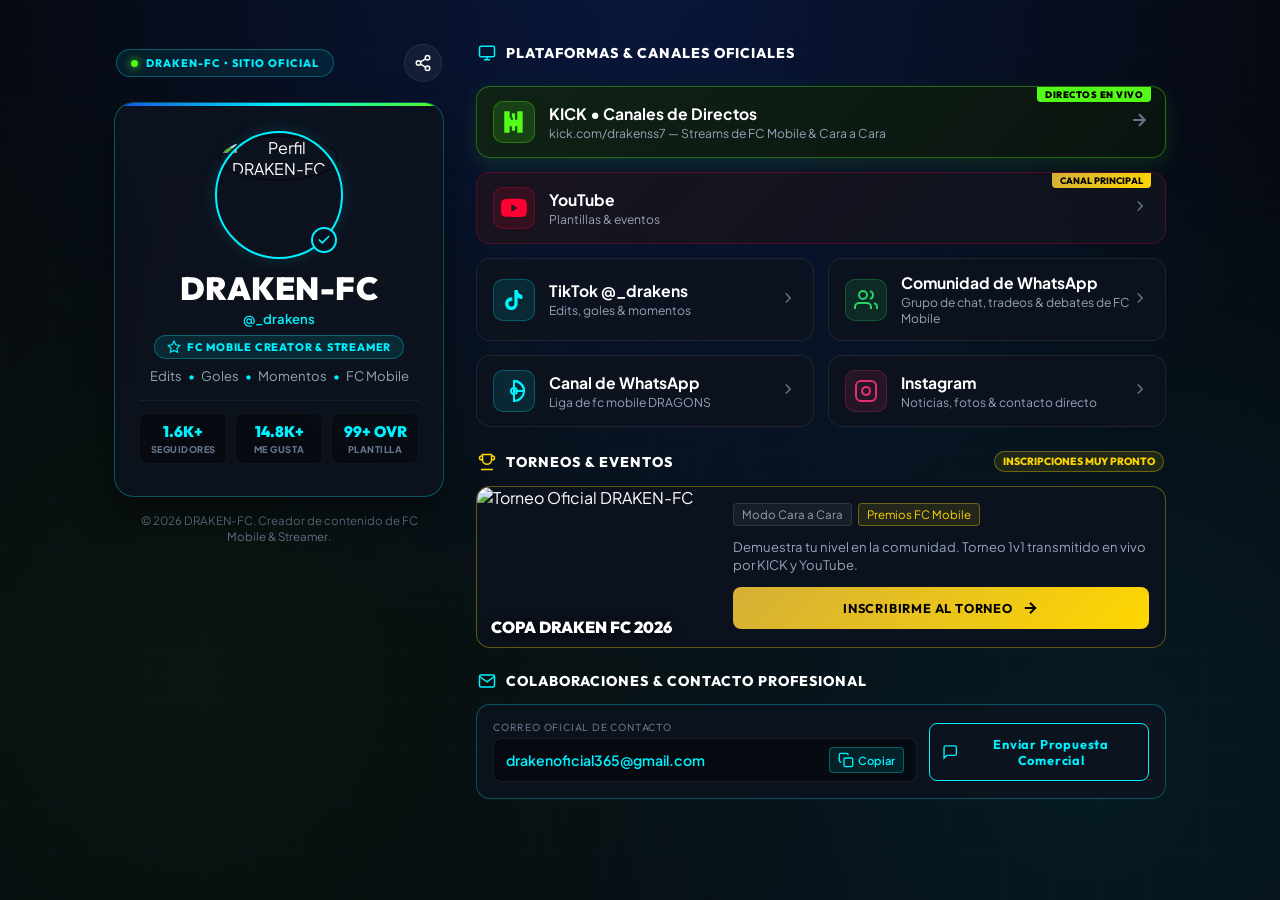
==== index.html @ 9e13ca54 "Add files via upload" ====
<!DOCTYPE html>
<html lang="es">
<head>
    <meta charset="UTF-8">
    <meta name="viewport" content="width=device-width, initial-scale=1.0">
    <title>DRAKEN-FC | Creador FC Mobile & Streamer</title>
    <meta name="description" content="Página oficial de enlaces de DRAKEN-FC (@_drakens). Creador de contenido de FC Mobile, Edits, Goles y Streamer en KICK.">
    
    <!-- Open Graph / Meta -->
    <meta property="og:title" content="DRAKEN-FC (@_drakens) - FC Mobile Creator & Streamer">
    <meta property="og:description" content="Enlaces oficiales de DRAKEN-FC: KICK, YouTube, TikTok, WhatsApp y Torneos FC Mobile.">
    <meta property="og:image" content="assets/logo.jpg">
    <meta property="og:type" content="website">

    <!-- Google Fonts -->
    <link rel="preconnect" href="https://fonts.googleapis.com">
    <link rel="preconnect" href="https://fonts.gstatic.com" crossorigin>
    <link href="https://fonts.googleapis.com/css2?family=Outfit:wght@400;500;600;700;800;900&family=Plus+Jakarta+Sans:wght@400;500;600;700;800&display=swap" rel="stylesheet">

    <!-- CSS -->
    <link rel="stylesheet" href="styles.css">
</head>
<body>
    <!-- Background Atmosphere -->
    <div class="bg-stadium-lights"></div>
    <div class="bg-pitch-pattern"></div>

    <div class="app-layout">
        
        <!-- SIDEBAR (PROFILE & BRANDING) -->
        <aside class="profile-sidebar">
            <header class="top-brand-bar">
                <div class="official-badge">
                    <span class="live-dot-green"></span>
                    <span>DRAKEN-FC • SITIO OFICIAL</span>
                </div>
                <button class="share-icon-btn" id="share-btn" aria-label="Compartir página" title="Compartir página">
                    <svg width="18" height="18" viewBox="0 0 24 24" fill="none" stroke="currentColor" stroke-width="2" stroke-linecap="round" stroke-linejoin="round">
                        <circle cx="18" cy="5" r="3"></circle>
                        <circle cx="6" cy="12" r="3"></circle>
                        <circle cx="18" cy="19" r="3"></circle>
                        <line x1="8.59" y1="13.51" x2="15.42" y2="17.49"></line>
                        <line x1="15.41" y1="6.51" x2="8.59" y2="10.49"></line>
                    </svg>
                </button>
            </header>

            <div class="profile-card">
                <!-- CR7 Profile Picture with Electric Cyan Glow Ring -->
                <div class="avatar-container">
                    <div class="avatar-cyan-ring"></div>
                    <img src="assets/logo.jpg" alt="Perfil DRAKEN-FC" class="avatar-img">
                    <div class="verified-seal" title="Creador Verificado FC Mobile">
                        <svg width="14" height="14" viewBox="0 0 24 24" fill="none" stroke="#00f0ff" stroke-width="3" stroke-linecap="round" stroke-linejoin="round">
                            <polyline points="20 6 9 17 4 12"></polyline>
                        </svg>
                    </div>
                </div>

                <div class="profile-meta">
                    <h1 class="brand-name">DRAKEN-FC</h1>
                    <span class="user-handle">@_drakens</span>
                    
                    <div class="creator-badge">
                        <svg width="14" height="14" viewBox="0 0 24 24" fill="none" stroke="currentColor" stroke-width="2">
                            <polygon points="12 2 15.09 8.26 22 9.27 17 14.14 18.18 21.02 12 17.77 5.82 21.02 7 14.14 2 9.27 8.91 8.26 12 2"></polygon>
                        </svg>
                        <span>FC MOBILE CREATOR & STREAMER</span>
                    </div>
                    
                    <p class="profile-description">
                        <span>Edits</span>
                        <span class="dot">•</span>
                        <span>Goles</span>
                        <span class="dot">•</span>
                        <span>Momentos</span>
                        <span class="dot">•</span>
                        <span>FC Mobile</span>
                    </p>
                </div>

                <!-- Real Social Statistics Grid -->
                <div class="sports-stats-grid">
                    <div class="stat-box">
                        <span class="stat-num">1.6K+</span>
                        <span class="stat-tag">SEGUIDORES</span>
                    </div>
                    <div class="stat-box">
                        <span class="stat-num">14.8K+</span>
                        <span class="stat-tag">ME GUSTA</span>
                    </div>
                    <div class="stat-box">
                        <span class="stat-num">99+ OVR</span>
                        <span class="stat-tag">PLANTILLA</span>
                    </div>
                </div>
            </div>

            <div class="desktop-footer-note">
                <p>&copy; 2026 DRAKEN-FC. Creador de contenido de FC Mobile & Streamer.</p>
            </div>
        </aside>

        <!-- MAIN CONTENT (LINKS & SECTIONS) -->
        <main class="main-content">

            <!-- SECTION TITLE: PLATAFORMAS -->
            <div class="section-label-bar">
                <svg width="18" height="18" viewBox="0 0 24 24" fill="none" stroke="#00f0ff" stroke-width="2">
                    <rect x="2" y="3" width="20" height="14" rx="2" ry="2"></rect>
                    <line x1="8" y1="21" x2="16" y2="21"></line>
                    <line x1="12" y1="17" x2="12" y2="21"></line>
                </svg>
                <h2>PLATAFORMAS & CANALES OFICIALES</h2>
            </div>

            <!-- LINKS GRID / LIST -->
            <div class="links-wrapper">

                <!-- FEATURED MAIN LINK 1: KICK STREAMING (Direct from profile bio) -->
                <a href="https://kick.com/drakenss7" target="_blank" rel="noopener noreferrer" class="link-card featured-kick">
                    <div class="card-tag kick-tag">DIRECTOS EN VIVO</div>
                    <div class="card-icon kick-theme">
                        <!-- Kick SVG Icon -->
                        <svg width="26" height="26" viewBox="0 0 24 24" fill="currentColor">
                            <path d="M3 2h5v6h2V4h3v4h2V2h5v20h-5v-6h-2v4h-3v-4h-2v6H3V2zm6 8h2V8H9v2zm4 0h2V8h-2v2z"/>
                        </svg>
                    </div>
                    <div class="card-text-group">
                        <span class="card-heading">KICK • Canales de Directos</span>
                        <span class="card-subheading">kick.com/drakenss7 — Streams de FC Mobile & Cara a Cara</span>
                    </div>
                    <div class="card-arrow">
                        <svg width="20" height="20" viewBox="0 0 24 24" fill="none" stroke="currentColor" stroke-width="2.5">
                            <line x1="5" y1="12" x2="19" y2="12"></line>
                            <polyline points="12 5 19 12 12 19"></polyline>
                        </svg>
                    </div>
                </a>

                <!-- FEATURED MAIN LINK 2: YOUTUBE -->
                <a href="https://www.youtube.com" target="_blank" rel="noopener noreferrer" class="link-card featured-yt">
                    <div class="card-tag yt-tag">CANAL PRINCIPAL</div>
                    <div class="card-icon yt-theme">
                        <svg width="26" height="26" viewBox="0 0 24 24" fill="currentColor">
                            <path d="M23.498 6.186a3.016 3.016 0 0 0-2.122-2.136C19.505 3.545 12 3.545 12 3.545s-7.505 0-9.377.505A3.017 3.017 0 0 0 .502 6.186C0 8.07 0 12 0 12s0 3.93.502 5.814a3.016 3.016 0 0 0 2.122 2.136c1.871.505 9.376.505 9.376.505s7.505 0 9.377-.505a3.015 3.015 0 0 0 2.122-2.136C24 15.93 24 12 24 12s0-3.93-.502-5.814zM9.545 15.568V8.432L15.818 12l-6.273 3.568z"/>
                        </svg>
                    </div>
                    <div class="card-text-group">
                        <span class="card-heading">YouTube</span>
                        <span class="card-subheading">Plantillas & eventos</span>
                    </div>
                    <div class="card-arrow">
                        <svg width="18" height="18" viewBox="0 0 24 24" fill="none" stroke="currentColor" stroke-width="2">
                            <polyline points="9 18 15 12 9 6"></polyline>
                        </svg>
                    </div>
                </a>

                <!-- TIKTOK -->
                <a href="https://www.tiktok.com/@_drakens" target="_blank" rel="noopener noreferrer" class="link-card tiktok-card">
                    <div class="card-icon tt-theme">
                        <svg width="24" height="24" viewBox="0 0 24 24" fill="currentColor">
                            <path d="M19.59 6.69a4.83 4.83 0 0 1-3.77-4.25V2h-3.45v13.67a2.89 2.89 0 0 1-5.2 1.74 2.89 2.89 0 0 1 2.31-4.64 2.93 2.93 0 0 1 .88.13V9.4a6.84 6.84 0 0 0-1-.05A6.33 6.33 0 0 0 3 15.68 6.34 6.34 0 0 0 9.33 22 6.33 6.33 0 0 0 15.67 15.68V9.38a8.16 8.16 0 0 0 4.77 1.52V7.47a4.85 4.85 0 0 1-.85-.78z"/>
                        </svg>
                    </div>
                    <div class="card-text-group">
                        <span class="card-heading">TikTok @_drakens</span>
                        <span class="card-subheading">Edits, goles & momentos</span>
                    </div>
                    <div class="card-arrow">
                        <svg width="18" height="18" viewBox="0 0 24 24" fill="none" stroke="currentColor" stroke-width="2">
                            <polyline points="9 18 15 12 9 6"></polyline>
                        </svg>
                    </div>
                </a>

                <!-- COMUNIDAD DE WHATSAPP -->
                <a href="https://chat.whatsapp.com/E6ui7QrERHuFkhjaFEgOpK" target="_blank" rel="noopener noreferrer" class="link-card wa-comm">
                    <div class="card-icon wa-theme">
                        <svg width="24" height="24" viewBox="0 0 24 24" fill="none" stroke="currentColor" stroke-width="2">
                            <path d="M17 21v-2a4 4 0 0 0-4-4H5a4 4 0 0 0-4 4v2"></path>
                            <circle cx="9" cy="7" r="4"></circle>
                            <path d="M23 21v-2a4 4 0 0 0-3-3.87"></path>
                            <path d="M16 3.13a4 4 0 0 1 0 7.75"></path>
                        </svg>
                    </div>
                    <div class="card-text-group">
                        <span class="card-heading">Comunidad de WhatsApp</span>
                        <span class="card-subheading">Grupo de chat, tradeos & debates de FC Mobile</span>
                    </div>
                    <div class="card-arrow">
                        <svg width="18" height="18" viewBox="0 0 24 24" fill="none" stroke="currentColor" stroke-width="2">
                            <polyline points="9 18 15 12 9 6"></polyline>
                        </svg>
                    </div>
                </a>

                <!-- CANAL DE WHATSAPP -->
                <a href="https://whatsapp.com/channel/0029Vb62Nc55K3zPJJ6AcA0l" target="_blank" rel="noopener noreferrer" class="link-card wa-chan">
                    <div class="card-icon wa-chan-theme">
                        <svg width="24" height="24" viewBox="0 0 24 24" fill="none" stroke="currentColor" stroke-width="2">
                            <path d="M22 12A10 10 0 0 0 12 2v10z"></path>
                            <path d="M12 22a10 10 0 1 0 0-20v10z"></path>
                            <circle cx="12" cy="12" r="3"></circle>
                        </svg>
                    </div>
                    <div class="card-text-group">
                        <span class="card-heading">Canal de WhatsApp</span>
                        <span class="card-subheading">Liga de fc mobile DRAGONS</span>
                    </div>
                    <div class="card-arrow">
                        <svg width="18" height="18" viewBox="0 0 24 24" fill="none" stroke="currentColor" stroke-width="2">
                            <polyline points="9 18 15 12 9 6"></polyline>
                        </svg>
                    </div>
                </a>

                <!-- INSTAGRAM -->
                <a href="https://www.instagram.com/drakensfc/" target="_blank" rel="noopener noreferrer" class="link-card ig-card">
                    <div class="card-icon ig-theme">
                        <svg width="24" height="24" viewBox="0 0 24 24" fill="none" stroke="currentColor" stroke-width="2">
                            <rect x="2" y="2" width="20" height="20" rx="5" ry="5"></rect>
                            <path d="M16 11.37A4 4 0 1 1 12.63 8 4 4 0 0 1 16 11.37z"></path>
                            <line x1="17.5" y1="6.5" x2="17.51" y2="6.5"></line>
                        </svg>
                    </div>
                    <div class="card-text-group">
                        <span class="card-heading">Instagram</span>
                        <span class="card-subheading">Noticias, fotos & contacto directo</span>
                    </div>
                    <div class="card-arrow">
                        <svg width="18" height="18" viewBox="0 0 24 24" fill="none" stroke="currentColor" stroke-width="2">
                            <polyline points="9 18 15 12 9 6"></polyline>
                        </svg>
                    </div>
                </a>

            </div>

            <!-- SECTION: TORNEOS & EVENTOS -->
            <section class="content-block tournament-block">
                <div class="section-label-bar">
                    <svg width="18" height="18" viewBox="0 0 24 24" fill="none" stroke="#ffd700" stroke-width="2">
                        <path d="M6 9H4.5a2.5 2.5 0 0 1 0-5H6"></path>
                        <path d="M18 9h1.5a2.5 2.5 0 0 0 0-5H18"></path>
                        <path d="M4 22h16"></path>
                        <path d="M18 2H6v7a6 6 0 0 0 12 0V2z"></path>
                    </svg>
                    <h2>TORNEOS & EVENTOS</h2>
                    <span class="status-indicator">INSCRIPCIONES MUY PRONTO</span>
                </div>

                <div class="tournament-card-layout">
                    <div class="tournament-media">
                        <img src="assets/tournament.jpg" alt="Torneo Oficial DRAKEN-FC" class="tournament-banner-img">
                        <div class="media-title">COPA DRAKEN FC 2026</div>
                    </div>
                    <div class="tournament-info">
                        <div class="tags-row">
                            <span class="info-tag">Modo Cara a Cara</span>
                            <span class="info-tag gold">Premios FC Mobile</span>
                        </div>
                        <p class="tournament-summary">
                            Demuestra tu nivel en la comunidad. Torneo 1v1 transmitido en vivo por KICK y YouTube.
                        </p>
                        <button class="primary-action-btn gold" id="open-tournament-modal">
                            <span>INSCRIBIRME AL TORNEO</span>
                            <svg width="18" height="18" viewBox="0 0 24 24" fill="none" stroke="currentColor" stroke-width="2.5">
                                <line x1="5" y1="12" x2="19" y2="12"></line>
                                <polyline points="12 5 19 12 12 19"></polyline>
                            </svg>
                        </button>
                    </div>
                </div>
            </section>

            <!-- SECTION: CONTACTO & COLABORACIONES -->
            <section class="content-block contact-block">
                <div class="section-label-bar">
                    <svg width="18" height="18" viewBox="0 0 24 24" fill="none" stroke="#00f0ff" stroke-width="2">
                        <path d="M4 4h16c1.1 0 2 .9 2 2v12c0 1.1-.9 2-2 2H4c-1.1 0-2-.9-2-2V6c0-1.1.9-2 2-2z"></path>
                        <polyline points="22,6 12,13 2,6"></polyline>
                    </svg>
                    <h2>COLABORACIONES & CONTACTO PROFESIONAL</h2>
                </div>

                <div class="contact-card-layout">
                    <div class="contact-detail">
                        <span class="detail-label">CORREO OFICIAL DE CONTACTO</span>
                        <div class="email-display-row">
                            <span id="contact-email">drakenoficial365@gmail.com</span>
                            <button class="copy-btn" id="copy-email-btn" title="Copiar correo">
                                <svg width="16" height="16" viewBox="0 0 24 24" fill="none" stroke="currentColor" stroke-width="2">
                                    <rect x="9" y="9" width="13" height="13" rx="2" ry="2"></rect>
                                    <path d="M5 15H4a2 2 0 0 1-2-2V4a2 2 0 0 1 2-2h9a2 2 0 0 1 2 2v1"></path>
                                </svg>
                                <span>Copiar</span>
                            </button>
                        </div>
                    </div>
                    
                    <button class="primary-action-btn outline-cyan" id="open-collab-modal">
                        <svg width="18" height="18" viewBox="0 0 24 24" fill="none" stroke="currentColor" stroke-width="2">
                            <path d="M21 15a2 2 0 0 1-2 2H7l-4 4V5a2 2 0 0 1 2-2h14a2 2 0 0 1 2 2z"></path>
                        </svg>
                        <span>Enviar Propuesta Comercial</span>
                    </button>
                </div>
            </section>

            <!-- Mobile Footer -->
            <footer class="mobile-footer">
                <div class="footer-brand">DRAKEN-FC</div>
                <p>&copy; 2026 DRAKEN-FC. Todos los derechos reservados.</p>
                <p class="disclaimer">Comunidad independiente de FC Mobile. No afiliado directamente con Electronic Arts Inc.</p>
            </footer>

        </main>

    </div>

    <!-- MODAL: TORNEO -->
    <div class="modal-backdrop" id="tournament-modal">
        <div class="modal-window">
            <button class="modal-close-btn" id="close-tournament-modal" aria-label="Cerrar">&times;</button>
            <div class="modal-top">
                <svg width="32" height="32" viewBox="0 0 24 24" fill="none" stroke="#ffd700" stroke-width="2">
                    <path d="M6 9H4.5a2.5 2.5 0 0 1 0-5H6"></path>
                    <path d="M18 9h1.5a2.5 2.5 0 0 0 0-5H18"></path>
                    <path d="M4 22h16"></path>
                    <path d="M18 2H6v7a6 6 0 0 0 12 0V2z"></path>
                </svg>
                <h3>Inscripción a Copa DRAKEN-FC</h3>
            </div>
            <div class="modal-content-body">
                <div class="step-card">
                    <span class="step-badge">1</span>
                    <p>Únete al <strong>Canal de WhatsApp</strong> oficial para recibir la clave de la sala y horarios de stream.</p>
                </div>
                <div class="step-card">
                    <span class="step-badge">2</span>
                    <p>Registra tu <strong>Nombre de Usuario en FC Mobile</strong> con OVR recomendado (95+ OVR).</p>
                </div>
                <div class="step-card">
                    <span class="step-badge">3</span>
                    <p>Modalidad de torneo: <strong>1v1 Cara a Cara</strong>. Transmisión en directo por <strong>KICK</strong> y YouTube.</p>
                </div>
                <a href="https://whatsapp.com/channel/0029Vb62Nc55K3zPJJ6AcA0l" target="_blank" class="modal-action-btn gold-bg">
                    <span>Ir al Canal de WhatsApp para Inscribirme</span>
                </a>
            </div>
        </div>
    </div>

    <!-- MODAL: COLABORACIONES -->
    <div class="modal-backdrop" id="collab-modal">
        <div class="modal-window">
            <button class="modal-close-btn" id="close-collab-modal" aria-label="Cerrar">&times;</button>
            <div class="modal-top">
                <svg width="32" height="32" viewBox="0 0 24 24" fill="none" stroke="#00f0ff" stroke-width="2">
                    <path d="M4 4h16c1.1 0 2 .9 2 2v12c0 1.1-.9 2-2 2H4c-1.1 0-2-.9-2-2V6c0-1.1.9-2 2-2z"></path>
                    <polyline points="22,6 12,13 2,6"></polyline>
                </svg>
                <h3>Contacto de Negocios</h3>
            </div>
            <form class="modal-content-body form-layout" id="collab-form">
                <div class="form-field">
                    <label for="form-name">Nombre / Empresa / Marca</label>
                    <input type="text" id="form-name" placeholder="Ej. EA Sports / Marca Deportiva" required>
                </div>
                <div class="form-field">
                    <label for="form-email">Correo Electrónico</label>
                    <input type="email" id="form-email" placeholder="tu@empresa.com" required>
                </div>
                <div class="form-field">
                    <label for="form-message">Propuesta o Mensaje</label>
                    <textarea id="form-message" rows="4" placeholder="Describe brevemente la propuesta..." required></textarea>
                </div>
                <button type="submit" class="modal-action-btn cyan-bg">
                    <span>Enviar Propuesta</span>
                </button>
            </form>
        </div>
    </div>

    <!-- TOAST NOTIFICATION -->
    <div class="toast" id="toast">
        <svg width="18" height="18" viewBox="0 0 24 24" fill="none" stroke="#00f0ff" stroke-width="2.5">
            <polyline points="20 6 9 17 4 12"></polyline>
        </svg>
        <span id="toast-message">Copiado al portapapeles</span>
    </div>

    <!-- JavaScript -->
    <script src="app.js"></script>
</body>
</html>
---- styles.css ----
/* ==========================================================================
   DRAKEN-FC - OFFICIAL LINK PAGE & MEDIA HUB
   Style System: Matches exact CR7 profile branding (@_drakens / kick.com/drakenss7)
   ========================================================================== */

:root {
    /* Main Dark Theme Palette */
    --bg-main: #060910;
    --bg-surface: rgba(13, 19, 30, 0.88);
    --bg-surface-hover: rgba(20, 30, 48, 0.95);
    --bg-card: rgba(16, 24, 38, 0.8);
    
    /* Official Accent Colors from Profile Picture */
    --electric-cyan: #00f0ff;
    --electric-cyan-soft: rgba(0, 240, 255, 0.15);
    --cr7-blue: #0f359c;
    --cr7-blue-light: #184ee3;
    
    /* Kick Neon Green Accent */
    --kick-green: #53fc18;
    --kick-green-soft: rgba(83, 252, 24, 0.15);

    /* Gold & Social Colors */
    --ea-gold: #ffd700;
    --ea-gold-dim: #d4af37;
    --yt-red: #ff0033;
    --wa-green: #25d366;
    --tt-cyan: #00f2fe;
    --ig-pink: #e1306c;

    /* Typography Colors */
    --text-primary: #ffffff;
    --text-secondary: #94a3b8;
    --text-muted: #64748b;

    /* Borders */
    --border-subtle: rgba(255, 255, 255, 0.08);
    --border-cyan: rgba(0, 240, 255, 0.3);
    --border-gold: rgba(255, 215, 0, 0.35);

    /* Fonts */
    --font-heading: 'Outfit', -apple-system, sans-serif;
    --font-body: 'Plus Jakarta Sans', -apple-system, sans-serif;

    /* Radius */
    --radius-sm: 8px;
    --radius-md: 14px;
    --radius-lg: 20px;
    --radius-full: 9999px;
}

/* Reset & Global */
*, *::before, *::after {
    box-sizing: border-box;
    margin: 0;
    padding: 0;
}

html {
    scroll-behavior: smooth;
    font-size: 16px;
}

body {
    font-family: var(--font-body);
    background-color: var(--bg-main);
    color: var(--text-primary);
    min-height: 100vh;
    display: flex;
    justify-content: center;
    align-items: flex-start;
    overflow-x: hidden;
    position: relative;
    -webkit-font-smoothing: antialiased;
}

/* Background Football Atmosphere */
.bg-stadium-lights {
    position: fixed;
    top: 0;
    left: 0;
    width: 100vw;
    height: 100vh;
    background: 
        radial-gradient(circle at 50% 0%, rgba(15, 53, 156, 0.3) 0%, transparent 60%),
        radial-gradient(circle at 85% 85%, rgba(0, 240, 255, 0.08) 0%, transparent 50%),
        radial-gradient(circle at 15% 75%, rgba(83, 252, 24, 0.05) 0%, transparent 50%),
        #060910;
    z-index: 0;
    pointer-events: none;
}

.bg-pitch-pattern {
    position: fixed;
    top: 0;
    left: 0;
    width: 100vw;
    height: 100vh;
    background-image: linear-gradient(to right, rgba(0, 240, 255, 0.02) 1px, transparent 1px),
                      linear-gradient(to bottom, rgba(0, 240, 255, 0.02) 1px, transparent 1px);
    background-size: 50px 50px;
    z-index: 0;
    pointer-events: none;
    opacity: 0.7;
}

/* App Layout Container */
.app-layout {
    position: relative;
    z-index: 1;
    width: 100%;
    max-width: 480px; /* Default mobile view width */
    padding: 16px 16px 36px 16px;
    display: flex;
    flex-direction: column;
    gap: 20px;
}

/* --------------------------------------------------------------------------
   PROFILE SIDEBAR
   -------------------------------------------------------------------------- */
.profile-sidebar {
    display: flex;
    flex-direction: column;
    gap: 16px;
}

.top-brand-bar {
    display: flex;
    justify-content: space-between;
    align-items: center;
    padding: 4px 2px;
}

.official-badge {
    display: inline-flex;
    align-items: center;
    gap: 8px;
    background: rgba(0, 240, 255, 0.08);
    border: 1px solid var(--border-cyan);
    padding: 6px 14px;
    border-radius: var(--radius-full);
    color: var(--electric-cyan);
    font-family: var(--font-heading);
    font-size: 0.68rem;
    font-weight: 800;
    letter-spacing: 1px;
}

.live-dot-green {
    width: 7px;
    height: 7px;
    background: var(--kick-green);
    border-radius: 50%;
    box-shadow: 0 0 8px var(--kick-green);
}

.share-icon-btn {
    background: rgba(255, 255, 255, 0.05);
    border: 1px solid var(--border-subtle);
    color: var(--text-primary);
    width: 38px;
    height: 38px;
    border-radius: 50%;
    display: flex;
    align-items: center;
    justify-content: center;
    cursor: pointer;
    transition: all 0.2s ease;
}

.share-icon-btn:hover {
    background: rgba(0, 240, 255, 0.15);
    border-color: var(--electric-cyan);
    color: var(--electric-cyan);
}

/* Profile Main Card */
.profile-card {
    background: var(--bg-surface);
    border: 1px solid var(--border-cyan);
    border-radius: var(--radius-lg);
    padding: 24px 20px;
    display: flex;
    flex-direction: column;
    align-items: center;
    text-align: center;
    gap: 16px;
    backdrop-filter: blur(16px);
    box-shadow: 0 16px 36px rgba(0, 0, 0, 0.5);
    position: relative;
    overflow: hidden;
}

.profile-card::before {
    content: '';
    position: absolute;
    top: 0;
    left: 0;
    right: 0;
    height: 3px;
    background: linear-gradient(90deg, var(--cr7-blue-light), var(--electric-cyan), var(--kick-green));
}

/* CR7 Avatar with TikTok Style Cyan Glow Ring */
.avatar-container {
    position: relative;
    width: 104px;
    height: 104px;
}

.avatar-cyan-ring {
    position: absolute;
    top: -4px;
    left: -4px;
    right: -4px;
    bottom: -4px;
    border-radius: 50%;
    border: 2px solid var(--electric-cyan);
    box-shadow: 0 0 15px var(--electric-cyan-soft);
    pointer-events: none;
}

.avatar-img {
    width: 100%;
    height: 100%;
    object-fit: cover;
    border-radius: 50%;
    border: 2px solid var(--bg-main);
}

.verified-seal {
    position: absolute;
    bottom: 2px;
    right: 2px;
    width: 26px;
    height: 26px;
    background: #09101d;
    border: 2px solid var(--electric-cyan);
    border-radius: 50%;
    display: flex;
    align-items: center;
    justify-content: center;
}

/* Profile Text */
.profile-meta {
    display: flex;
    flex-direction: column;
    align-items: center;
    gap: 4px;
}

.brand-name {
    font-family: var(--font-heading);
    font-size: 1.8rem;
    font-weight: 900;
    letter-spacing: 0.5px;
    color: var(--text-primary);
    line-height: 1.1;
}

.user-handle {
    font-size: 0.82rem;
    color: var(--electric-cyan);
    font-weight: 600;
    margin-bottom: 4px;
}

.creator-badge {
    display: inline-flex;
    align-items: center;
    gap: 6px;
    padding: 4px 12px;
    background: rgba(0, 240, 255, 0.1);
    border: 1px solid var(--border-cyan);
    border-radius: var(--radius-full);
    color: var(--electric-cyan);
    font-family: var(--font-heading);
    font-size: 0.68rem;
    font-weight: 800;
    letter-spacing: 0.8px;
}

.profile-description {
    font-size: 0.82rem;
    color: var(--text-secondary);
    display: flex;
    align-items: center;
    justify-content: center;
    gap: 6px;
    margin-top: 4px;
}

.dot {
    color: var(--electric-cyan);
}

/* Stats Bar (Real Profile Stats) */
.sports-stats-grid {
    display: grid;
    grid-template-columns: repeat(3, 1fr);
    gap: 8px;
    width: 100%;
    padding-top: 12px;
    border-top: 1px solid rgba(255, 255, 255, 0.06);
}

.stat-box {
    display: flex;
    flex-direction: column;
    align-items: center;
    background: rgba(0, 0, 0, 0.35);
    padding: 8px 4px;
    border-radius: var(--radius-sm);
    border: 1px solid rgba(255, 255, 255, 0.04);
}

.stat-num {
    font-family: var(--font-heading);
    font-size: 0.95rem;
    font-weight: 900;
    color: var(--electric-cyan);
}

.stat-tag {
    font-size: 0.58rem;
    color: var(--text-muted);
    font-weight: 800;
    letter-spacing: 0.5px;
    margin-top: 2px;
}

.desktop-footer-note {
    display: none;
    font-size: 0.72rem;
    color: var(--text-muted);
    text-align: center;
    line-height: 1.4;
    padding: 0 10px;
}

/* --------------------------------------------------------------------------
   MAIN CONTENT AREA
   -------------------------------------------------------------------------- */
.main-content {
    display: flex;
    flex-direction: column;
    gap: 20px;
}

.section-label-bar {
    display: flex;
    align-items: center;
    gap: 10px;
    padding: 4px 2px;
}

.section-label-bar h2 {
    font-family: var(--font-heading);
    font-size: 0.88rem;
    font-weight: 800;
    letter-spacing: 1px;
    color: var(--text-primary);
}

.status-indicator {
    margin-left: auto;
    font-size: 0.65rem;
    font-family: var(--font-heading);
    font-weight: 800;
    color: var(--ea-gold);
    background: rgba(255, 215, 0, 0.1);
    border: 1px solid var(--border-gold);
    padding: 3px 8px;
    border-radius: var(--radius-full);
}

/* Links Container */
.links-wrapper {
    display: flex;
    flex-direction: column;
    gap: 12px;
}

/* Standard Link Card */
.link-card {
    position: relative;
    display: flex;
    align-items: center;
    padding: 14px 16px;
    background: var(--bg-surface);
    border: 1px solid var(--border-subtle);
    border-radius: var(--radius-md);
    text-decoration: none;
    color: var(--text-primary);
    transition: all 0.2s ease-in-out;
    backdrop-filter: blur(12px);
}

.link-card:hover {
    background: var(--bg-surface-hover);
    border-color: rgba(255, 255, 255, 0.2);
    transform: translateY(-2px);
    box-shadow: 0 8px 20px rgba(0, 0, 0, 0.4);
}

.card-icon {
    width: 42px;
    height: 42px;
    border-radius: 10px;
    display: flex;
    align-items: center;
    justify-content: center;
    margin-right: 14px;
    flex-shrink: 0;
    background: rgba(255, 255, 255, 0.04);
    border: 1px solid rgba(255, 255, 255, 0.08);
}

.card-text-group {
    display: flex;
    flex-direction: column;
    flex-grow: 1;
}

.card-heading {
    font-size: 0.98rem;
    font-weight: 700;
    color: var(--text-primary);
}

.card-subheading {
    font-size: 0.76rem;
    color: var(--text-secondary);
    margin-top: 2px;
}

.card-arrow {
    color: var(--text-muted);
    transition: transform 0.2s ease, color 0.2s ease;
}

.link-card:hover .card-arrow {
    color: var(--electric-cyan);
    transform: translateX(3px);
}

/* KICK FEATURED BUTTON (Official Green Styling) */
.link-card.featured-kick {
    background: linear-gradient(135deg, rgba(16, 36, 20, 0.95), rgba(10, 20, 15, 0.98));
    border: 1px solid rgba(83, 252, 24, 0.35);
    box-shadow: 0 6px 20px rgba(83, 252, 24, 0.12);
}

.link-card.featured-kick:hover {
    border-color: var(--kick-green);
    box-shadow: 0 8px 25px rgba(83, 252, 24, 0.25);
}

.card-tag.kick-tag {
    position: absolute;
    top: 0;
    right: 14px;
    background: var(--kick-green);
    color: #000;
    font-family: var(--font-heading);
    font-size: 0.58rem;
    font-weight: 900;
    padding: 2px 8px;
    border-bottom-left-radius: 4px;
    border-bottom-right-radius: 4px;
    letter-spacing: 0.5px;
}

.kick-theme {
    background: var(--kick-green-soft);
    border-color: rgba(83, 252, 24, 0.3);
    color: var(--kick-green);
}

.link-card.featured-kick:hover .kick-theme {
    background: var(--kick-green);
    color: #000;
}

/* Featured YouTube Card */
.link-card.featured-yt {
    background: linear-gradient(135deg, rgba(28, 20, 30, 0.9), rgba(14, 20, 31, 0.95));
    border: 1px solid rgba(255, 0, 51, 0.25);
}

.card-tag.yt-tag {
    position: absolute;
    top: 0;
    right: 14px;
    background: linear-gradient(135deg, var(--ea-gold-dim), var(--ea-gold));
    color: #000;
    font-family: var(--font-heading);
    font-size: 0.58rem;
    font-weight: 800;
    padding: 2px 8px;
    border-bottom-left-radius: 4px;
    border-bottom-right-radius: 4px;
}

.yt-theme {
    background: rgba(255, 0, 51, 0.12);
    border-color: rgba(255, 0, 51, 0.25);
    color: var(--yt-red);
}

.link-card.featured-yt:hover .yt-theme {
    background: var(--yt-red);
    color: #fff;
}

/* Social Themes */
.wa-theme {
    background: rgba(37, 211, 102, 0.12);
    border-color: rgba(37, 211, 102, 0.25);
    color: var(--wa-green);
}

.link-card.wa-comm:hover .wa-theme {
    background: var(--wa-green);
    color: #000;
}

.wa-chan-theme {
    background: rgba(0, 240, 255, 0.1);
    border-color: rgba(0, 240, 255, 0.25);
    color: var(--electric-cyan);
}

.link-card.wa-chan:hover .wa-chan-theme {
    background: var(--electric-cyan);
    color: #000;
}

.tt-theme {
    background: rgba(0, 242, 254, 0.1);
    border-color: rgba(0, 242, 254, 0.25);
    color: var(--tt-cyan);
}

.link-card.tiktok-card:hover .tt-theme {
    background: var(--tt-cyan);
    color: #000;
}

.ig-theme {
    background: rgba(225, 48, 108, 0.12);
    border-color: rgba(225, 48, 108, 0.25);
    color: var(--ig-pink);
}

.link-card.ig-card:hover .ig-theme {
    background: var(--ig-pink);
    color: #fff;
}

/* --------------------------------------------------------------------------
   SPECIAL BLOCKS (TORNEOS & CONTACTO)
   -------------------------------------------------------------------------- */
.content-block {
    display: flex;
    flex-direction: column;
    gap: 10px;
}

/* Tournament Block */
.tournament-card-layout {
    background: var(--bg-surface);
    border: 1px solid var(--border-gold);
    border-radius: var(--radius-md);
    overflow: hidden;
    backdrop-filter: blur(12px);
    display: flex;
    flex-direction: column;
}

.tournament-media {
    position: relative;
    width: 100%;
    height: 130px;
}

.tournament-banner-img {
    width: 100%;
    height: 100%;
    object-fit: cover;
}

.media-title {
    position: absolute;
    bottom: 10px;
    left: 14px;
    font-family: var(--font-heading);
    font-size: 1rem;
    font-weight: 900;
    color: #fff;
    text-shadow: 0 2px 8px rgba(0, 0, 0, 0.9);
}

.tournament-info {
    padding: 16px;
    display: flex;
    flex-direction: column;
    gap: 12px;
}

.tags-row {
    display: flex;
    flex-wrap: wrap;
    gap: 6px;
}

.info-tag {
    font-size: 0.72rem;
    padding: 3px 8px;
    background: rgba(255, 255, 255, 0.05);
    border: 1px solid rgba(255, 255, 255, 0.1);
    border-radius: 4px;
    color: var(--text-secondary);
}

.info-tag.gold {
    background: rgba(255, 215, 0, 0.1);
    border-color: var(--border-gold);
    color: var(--ea-gold);
}

.tournament-summary {
    font-size: 0.82rem;
    color: var(--text-secondary);
    line-height: 1.4;
}

/* Buttons */
.primary-action-btn {
    width: 100%;
    padding: 12px;
    font-family: var(--font-heading);
    font-size: 0.8rem;
    font-weight: 700;
    letter-spacing: 0.8px;
    border: none;
    border-radius: var(--radius-sm);
    cursor: pointer;
    display: flex;
    align-items: center;
    justify-content: center;
    gap: 8px;
    transition: all 0.2s ease;
}

.primary-action-btn.gold {
    background: linear-gradient(135deg, var(--ea-gold-dim), var(--ea-gold));
    color: #000;
}

.primary-action-btn.gold:hover {
    box-shadow: 0 4px 15px rgba(255, 215, 0, 0.3);
    transform: translateY(-1px);
}

.primary-action-btn.outline-cyan {
    background: transparent;
    border: 1px solid var(--electric-cyan);
    color: var(--electric-cyan);
}

.primary-action-btn.outline-cyan:hover {
    background: var(--electric-cyan-soft);
    transform: translateY(-1px);
}

/* Contact Block */
.contact-card-layout {
    background: var(--bg-surface);
    border: 1px solid var(--border-cyan);
    border-radius: var(--radius-md);
    padding: 16px;
    display: flex;
    flex-direction: column;
    gap: 12px;
}

.contact-detail {
    display: flex;
    flex-direction: column;
    gap: 4px;
}

.detail-label {
    font-family: var(--font-heading);
    font-size: 0.65rem;
    color: var(--text-muted);
    letter-spacing: 0.8px;
}

.email-display-row {
    display: flex;
    align-items: center;
    justify-content: space-between;
    background: rgba(0, 0, 0, 0.4);
    border: 1px solid rgba(255, 255, 255, 0.08);
    padding: 8px 12px;
    border-radius: var(--radius-sm);
    font-size: 0.88rem;
    font-weight: 600;
    color: var(--electric-cyan);
}

.copy-btn {
    background: rgba(0, 240, 255, 0.1);
    border: 1px solid var(--border-cyan);
    color: var(--electric-cyan);
    padding: 4px 8px;
    border-radius: 4px;
    font-size: 0.7rem;
    font-family: var(--font-body);
    font-weight: 600;
    cursor: pointer;
    display: flex;
    align-items: center;
    gap: 4px;
    transition: all 0.2s ease;
}

.copy-btn:hover {
    background: var(--electric-cyan);
    color: #000;
}

/* Mobile Footer */
.mobile-footer {
    text-align: center;
    margin-top: 10px;
    display: flex;
    flex-direction: column;
    align-items: center;
    gap: 4px;
    padding-top: 16px;
    border-top: 1px solid rgba(255, 255, 255, 0.05);
    font-size: 0.72rem;
    color: var(--text-muted);
}

.footer-brand {
    font-family: var(--font-heading);
    font-weight: 800;
    font-size: 0.9rem;
    color: var(--text-muted);
    letter-spacing: 1px;
}

.disclaimer {
    font-size: 0.65rem;
    color: rgba(255, 255, 255, 0.25);
    max-width: 300px;
}

/* --------------------------------------------------------------------------
   MODALS & TOASTS
   -------------------------------------------------------------------------- */
.modal-backdrop {
    position: fixed;
    top: 0;
    left: 0;
    width: 100vw;
    height: 100vh;
    background: rgba(4, 7, 12, 0.85);
    backdrop-filter: blur(8px);
    z-index: 100;
    display: flex;
    align-items: center;
    justify-content: center;
    padding: 16px;
    opacity: 0;
    pointer-events: none;
    transition: opacity 0.25s ease;
}

.modal-backdrop.active {
    opacity: 1;
    pointer-events: auto;
}

.modal-window {
    background: #0d1320;
    border: 1px solid var(--border-cyan);
    border-radius: var(--radius-lg);
    width: 100%;
    max-width: 440px;
    padding: 24px;
    position: relative;
    box-shadow: 0 20px 40px rgba(0, 0, 0, 0.8);
    transform: translateY(10px);
    transition: transform 0.25s ease;
}

.modal-backdrop.active .modal-window {
    transform: translateY(0);
}

.modal-close-btn {
    position: absolute;
    top: 14px;
    right: 14px;
    background: transparent;
    border: none;
    color: var(--text-muted);
    font-size: 1.4rem;
    cursor: pointer;
}

.modal-close-btn:hover {
    color: #fff;
}

.modal-top {
    display: flex;
    flex-direction: column;
    align-items: center;
    gap: 8px;
    margin-bottom: 16px;
    text-align: center;
}

.modal-top h3 {
    font-family: var(--font-heading);
    font-size: 1.1rem;
}

.modal-content-body {
    display: flex;
    flex-direction: column;
    gap: 12px;
}

.step-card {
    display: flex;
    align-items: center;
    gap: 10px;
    background: rgba(255, 255, 255, 0.03);
    padding: 10px 12px;
    border-radius: var(--radius-sm);
    font-size: 0.82rem;
    color: var(--text-secondary);
}

.step-badge {
    background: var(--electric-cyan);
    color: #000;
    font-weight: 800;
    width: 20px;
    height: 20px;
    border-radius: 50%;
    display: flex;
    align-items: center;
    justify-content: center;
    flex-shrink: 0;
    font-size: 0.72rem;
}

.modal-action-btn {
    display: flex;
    align-items: center;
    justify-content: center;
    padding: 12px;
    font-family: var(--font-heading);
    font-weight: 700;
    font-size: 0.82rem;
    border-radius: var(--radius-sm);
    text-decoration: none;
    margin-top: 8px;
    border: none;
    cursor: pointer;
}

.modal-action-btn.gold-bg {
    background: linear-gradient(135deg, var(--ea-gold-dim), var(--ea-gold));
    color: #000;
}

.modal-action-btn.cyan-bg {
    background: linear-gradient(135deg, var(--cr7-blue-light), var(--electric-cyan));
    color: #000;
}

.form-layout .form-field {
    display: flex;
    flex-direction: column;
    gap: 4px;
}

.form-layout label {
    font-size: 0.75rem;
    color: var(--text-secondary);
    font-weight: 600;
}

.form-layout input, .form-layout textarea {
    background: rgba(0, 0, 0, 0.4);
    border: 1px solid rgba(255, 255, 255, 0.1);
    border-radius: var(--radius-sm);
    padding: 8px 10px;
    color: #fff;
    font-family: var(--font-body);
    font-size: 0.85rem;
    outline: none;
}

.form-layout input:focus, .form-layout textarea:focus {
    border-color: var(--electric-cyan);
}

/* Toast */
.toast {
    position: fixed;
    bottom: 20px;
    left: 50%;
    transform: translateX(-50%) translateY(80px);
    background: #0f172a;
    border: 1px solid var(--electric-cyan);
    box-shadow: 0 8px 24px rgba(0, 240, 255, 0.25);
    padding: 10px 18px;
    border-radius: var(--radius-full);
    display: flex;
    align-items: center;
    gap: 8px;
    z-index: 200;
    opacity: 0;
    transition: all 0.25s ease;
    font-size: 0.82rem;
    font-weight: 600;
    color: #fff;
}

.toast.show {
    transform: translateX(-50%) translateY(0);
    opacity: 1;
}

/* ==========================================================================
   LAPTOP / DESKTOP RESPONSIVE LAYOUT (DEVICES >= 900px)
   ========================================================================== */
@media (min-width: 900px) {
    .app-layout {
        max-width: 1100px;
        padding: 40px 24px;
        display: grid;
        grid-template-columns: 330px 1fr;
        gap: 32px;
        align-items: start;
    }

    /* Sticky Desktop Sidebar Profile */
    .profile-sidebar {
        position: sticky;
        top: 40px;
    }

    .profile-card {
        padding: 32px 24px;
    }

    .avatar-container {
        width: 120px;
        height: 120px;
    }

    .brand-name {
        font-size: 2rem;
    }

    .desktop-footer-note {
        display: block;
    }

    .mobile-footer {
        display: none;
    }

    /* Links Grid on Desktop */
    .links-wrapper {
        display: grid;
        grid-template-columns: repeat(2, 1fr);
        gap: 14px;
    }

    /* KICK and YouTube featured links span full width on desktop grid */
    .link-card.featured-kick,
    .link-card.featured-yt {
        grid-column: 1 / -1;
    }

    /* Tournament & Contact horizontal layouts on Desktop */
    .tournament-card-layout {
        display: grid;
        grid-template-columns: 240px 1fr;
    }

    .tournament-media {
        height: 100%;
        min-height: 160px;
    }

    .contact-card-layout {
        display: grid;
        grid-template-columns: 1fr 220px;
        align-items: center;
    }
}
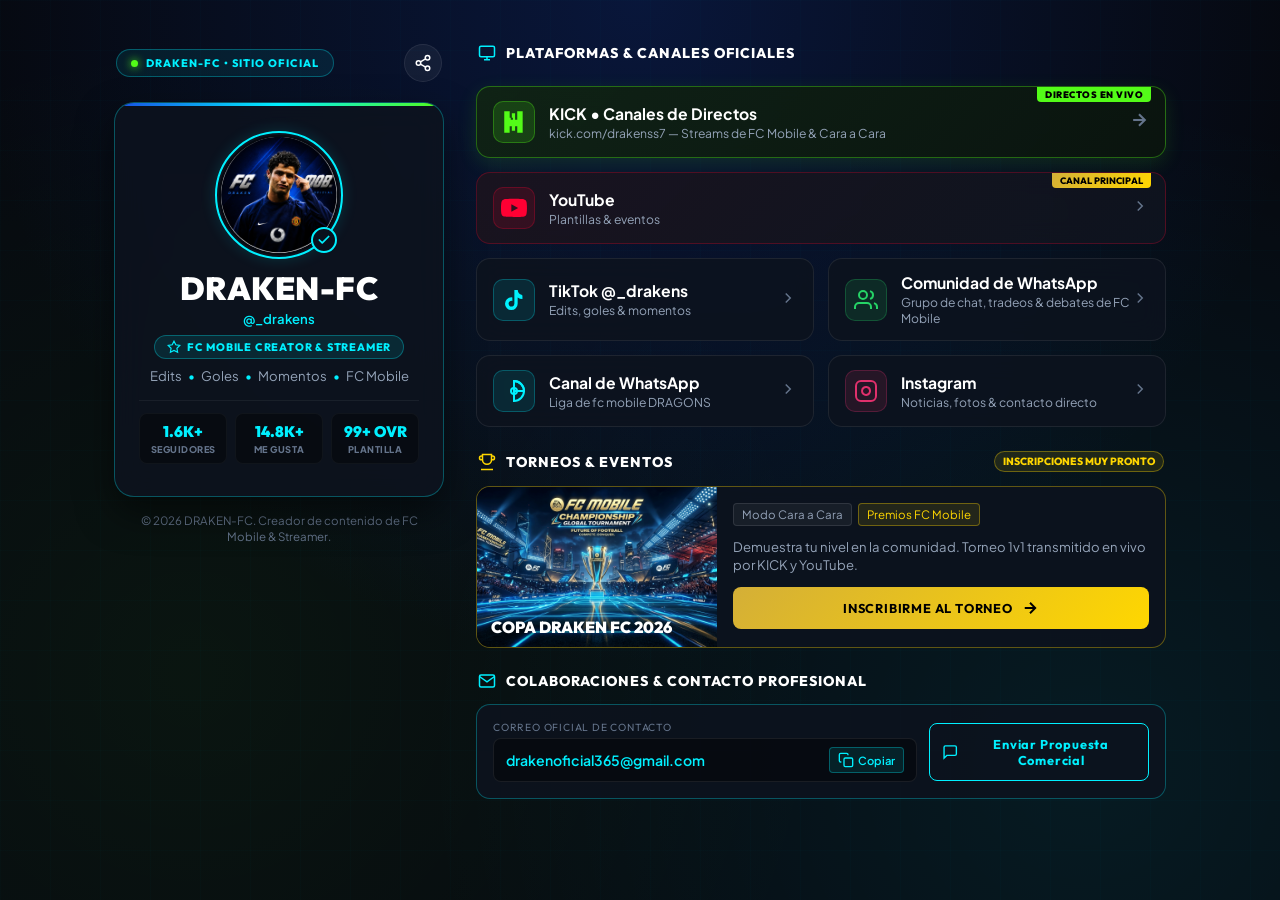
==== commit 5f813a51: "Update index.html" ====
--- a/index.html
+++ b/index.html
@@ -139,7 +139,7 @@
                 </a>
 
                 <!-- FEATURED MAIN LINK 2: YOUTUBE -->
-                <a href="https://www.youtube.com" target="_blank" rel="noopener noreferrer" class="link-card featured-yt">
+                <a href="https://www.youtube.com/channel/UCKtDK82eQd17h2fNRlalhnA" target="_blank" rel="noopener noreferrer" class="link-card featured-yt">
                     <div class="card-tag yt-tag">CANAL PRINCIPAL</div>
                     <div class="card-icon yt-theme">
                         <svg width="26" height="26" viewBox="0 0 24 24" fill="currentColor">
